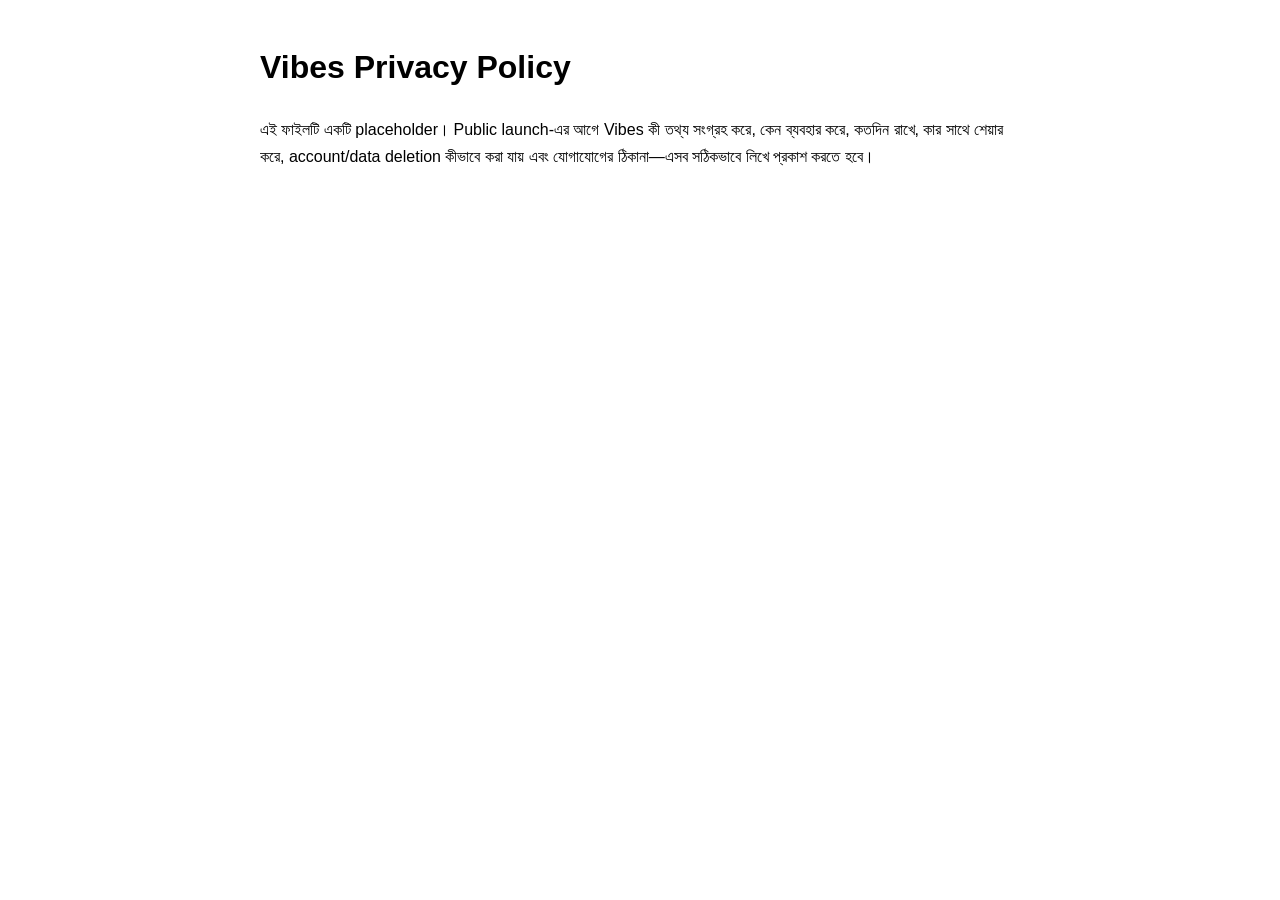
==== privacy.html @ 462319b5 "Add files via upload Signed-off-by: jannatul34jerin-beep <jannatul34jerin@gmail.com>" ====
<!doctype html><html lang="bn"><meta charset="utf-8"><meta name="viewport" content="width=device-width,initial-scale=1"><title>Vibes Privacy</title><body style="font-family:sans-serif;max-width:760px;margin:40px auto;padding:0 18px;line-height:1.7"><h1>Vibes Privacy Policy</h1><p>এই ফাইলটি একটি placeholder। Public launch-এর আগে Vibes কী তথ্য সংগ্রহ করে, কেন ব্যবহার করে, কতদিন রাখে, কার সাথে শেয়ার করে, account/data deletion কীভাবে করা যায় এবং যোগাযোগের ঠিকানা—এসব সঠিকভাবে লিখে প্রকাশ করতে হবে।</p></body></html>
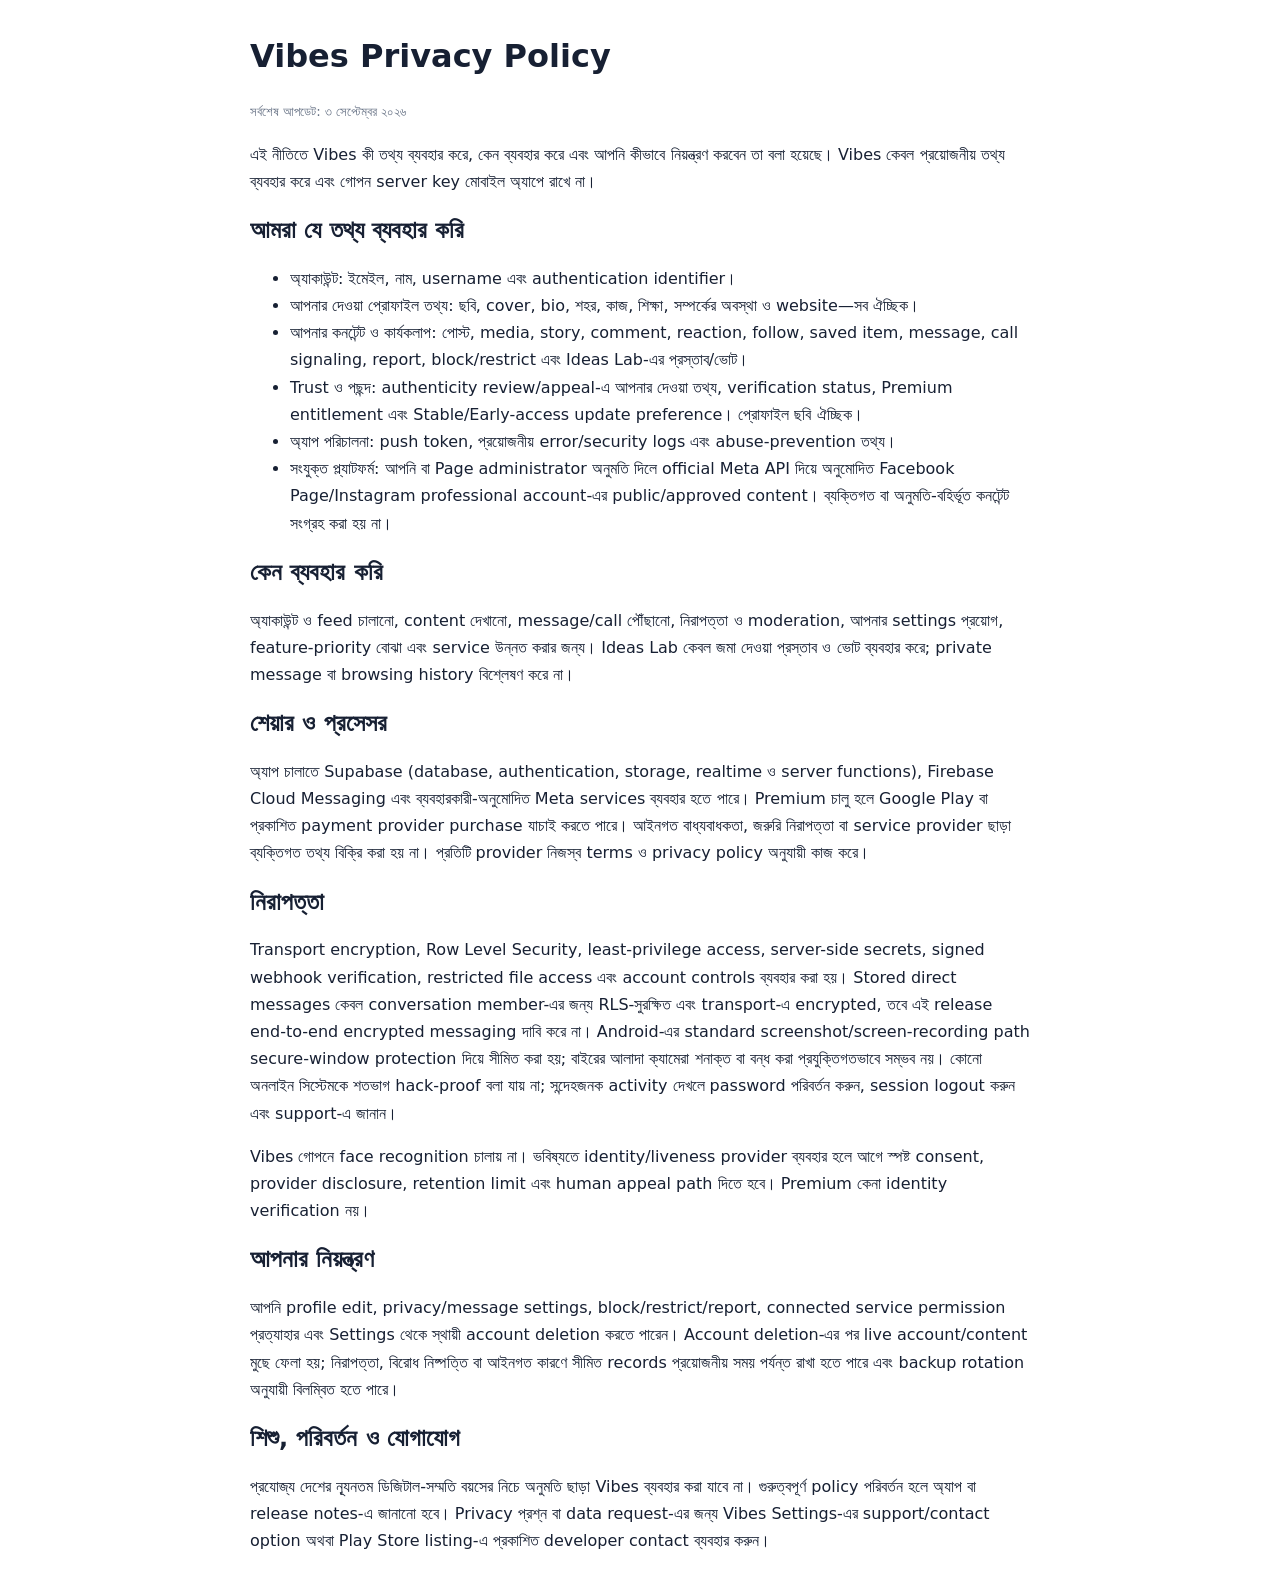
==== commit 7d23234e: "Add files via upload Signed-off-by: jannatul34jerin-beep <jannatul34jerin@gmail.com>" ====
--- a/privacy.html
+++ b/privacy.html
@@ -1 +1,34 @@
-<!doctype html><html lang="bn"><meta charset="utf-8"><meta name="viewport" content="width=device-width,initial-scale=1"><title>Vibes Privacy</title><body style="font-family:sans-serif;max-width:760px;margin:40px auto;padding:0 18px;line-height:1.7"><h1>Vibes Privacy Policy</h1><p>এই ফাইলটি একটি placeholder। Public launch-এর আগে Vibes কী তথ্য সংগ্রহ করে, কেন ব্যবহার করে, কতদিন রাখে, কার সাথে শেয়ার করে, account/data deletion কীভাবে করা যায় এবং যোগাযোগের ঠিকানা—এসব সঠিকভাবে লিখে প্রকাশ করতে হবে।</p></body></html>
+<!doctype html>
+<html lang="bn">
+<head>
+  <meta charset="utf-8">
+  <meta name="viewport" content="width=device-width,initial-scale=1">
+  <title>Vibes Privacy Policy</title>
+  <style>body{font-family:system-ui,sans-serif;max-width:780px;margin:36px auto;padding:0 20px;line-height:1.7;color:#172033}h1,h2{line-height:1.25}small{color:#687386}a{color:#4d3ed0}@media(prefers-color-scheme:dark){body{background:#0b1020;color:#edf1ff}small{color:#aab4cc}a{color:#a99cff}}</style>
+</head>
+<body>
+  <h1>Vibes Privacy Policy</h1>
+  <small>সর্বশেষ আপডেট: ৩ সেপ্টেম্বর ২০২৬</small>
+  <p>এই নীতিতে Vibes কী তথ্য ব্যবহার করে, কেন ব্যবহার করে এবং আপনি কীভাবে নিয়ন্ত্রণ করবেন তা বলা হয়েছে। Vibes কেবল প্রয়োজনীয় তথ্য ব্যবহার করে এবং গোপন server key মোবাইল অ্যাপে রাখে না।</p>
+  <h2>আমরা যে তথ্য ব্যবহার করি</h2>
+  <ul>
+    <li>অ্যাকাউন্ট: ইমেইল, নাম, username এবং authentication identifier।</li>
+    <li>আপনার দেওয়া প্রোফাইল তথ্য: ছবি, cover, bio, শহর, কাজ, শিক্ষা, সম্পর্কের অবস্থা ও website—সব ঐচ্ছিক।</li>
+    <li>আপনার কনটেন্ট ও কার্যকলাপ: পোস্ট, media, story, comment, reaction, follow, saved item, message, call signaling, report, block/restrict এবং Ideas Lab-এর প্রস্তাব/ভোট।</li>
+    <li>Trust ও পছন্দ: authenticity review/appeal-এ আপনার দেওয়া তথ্য, verification status, Premium entitlement এবং Stable/Early-access update preference। প্রোফাইল ছবি ঐচ্ছিক।</li>
+    <li>অ্যাপ পরিচালনা: push token, প্রয়োজনীয় error/security logs এবং abuse-prevention তথ্য।</li>
+    <li>সংযুক্ত প্ল্যাটফর্ম: আপনি বা Page administrator অনুমতি দিলে official Meta API দিয়ে অনুমোদিত Facebook Page/Instagram professional account-এর public/approved content। ব্যক্তিগত বা অনুমতি-বহির্ভূত কনটেন্ট সংগ্রহ করা হয় না।</li>
+  </ul>
+  <h2>কেন ব্যবহার করি</h2>
+  <p>অ্যাকাউন্ট ও feed চালানো, content দেখানো, message/call পৌঁছানো, নিরাপত্তা ও moderation, আপনার settings প্রয়োগ, feature-priority বোঝা এবং service উন্নত করার জন্য। Ideas Lab কেবল জমা দেওয়া প্রস্তাব ও ভোট ব্যবহার করে; private message বা browsing history বিশ্লেষণ করে না।</p>
+  <h2>শেয়ার ও প্রসেসর</h2>
+  <p>অ্যাপ চালাতে Supabase (database, authentication, storage, realtime ও server functions), Firebase Cloud Messaging এবং ব্যবহারকারী-অনুমোদিত Meta services ব্যবহার হতে পারে। Premium চালু হলে Google Play বা প্রকাশিত payment provider purchase যাচাই করতে পারে। আইনগত বাধ্যবাধকতা, জরুরি নিরাপত্তা বা service provider ছাড়া ব্যক্তিগত তথ্য বিক্রি করা হয় না। প্রতিটি provider নিজস্ব terms ও privacy policy অনুযায়ী কাজ করে।</p>
+  <h2>নিরাপত্তা</h2>
+  <p>Transport encryption, Row Level Security, least-privilege access, server-side secrets, signed webhook verification, restricted file access এবং account controls ব্যবহার করা হয়। Stored direct messages কেবল conversation member-এর জন্য RLS-সুরক্ষিত এবং transport-এ encrypted, তবে এই release end-to-end encrypted messaging দাবি করে না। Android-এর standard screenshot/screen-recording path secure-window protection দিয়ে সীমিত করা হয়; বাইরের আলাদা ক্যামেরা শনাক্ত বা বন্ধ করা প্রযুক্তিগতভাবে সম্ভব নয়। কোনো অনলাইন সিস্টেমকে শতভাগ hack-proof বলা যায় না; সন্দেহজনক activity দেখলে password পরিবর্তন করুন, session logout করুন এবং support-এ জানান।</p>
+  <p>Vibes গোপনে face recognition চালায় না। ভবিষ্যতে identity/liveness provider ব্যবহার হলে আগে স্পষ্ট consent, provider disclosure, retention limit এবং human appeal path দিতে হবে। Premium কেনা identity verification নয়।</p>
+  <h2>আপনার নিয়ন্ত্রণ</h2>
+  <p>আপনি profile edit, privacy/message settings, block/restrict/report, connected service permission প্রত্যাহার এবং Settings থেকে স্থায়ী account deletion করতে পারেন। Account deletion-এর পর live account/content মুছে ফেলা হয়; নিরাপত্তা, বিরোধ নিষ্পত্তি বা আইনগত কারণে সীমিত records প্রয়োজনীয় সময় পর্যন্ত রাখা হতে পারে এবং backup rotation অনুযায়ী বিলম্বিত হতে পারে।</p>
+  <h2>শিশু, পরিবর্তন ও যোগাযোগ</h2>
+  <p>প্রযোজ্য দেশের ন্যূনতম ডিজিটাল-সম্মতি বয়সের নিচে অনুমতি ছাড়া Vibes ব্যবহার করা যাবে না। গুরুত্বপূর্ণ policy পরিবর্তন হলে অ্যাপ বা release notes-এ জানানো হবে। Privacy প্রশ্ন বা data request-এর জন্য Vibes Settings-এর support/contact option অথবা Play Store listing-এ প্রকাশিত developer contact ব্যবহার করুন।</p>
+</body>
+</html>
